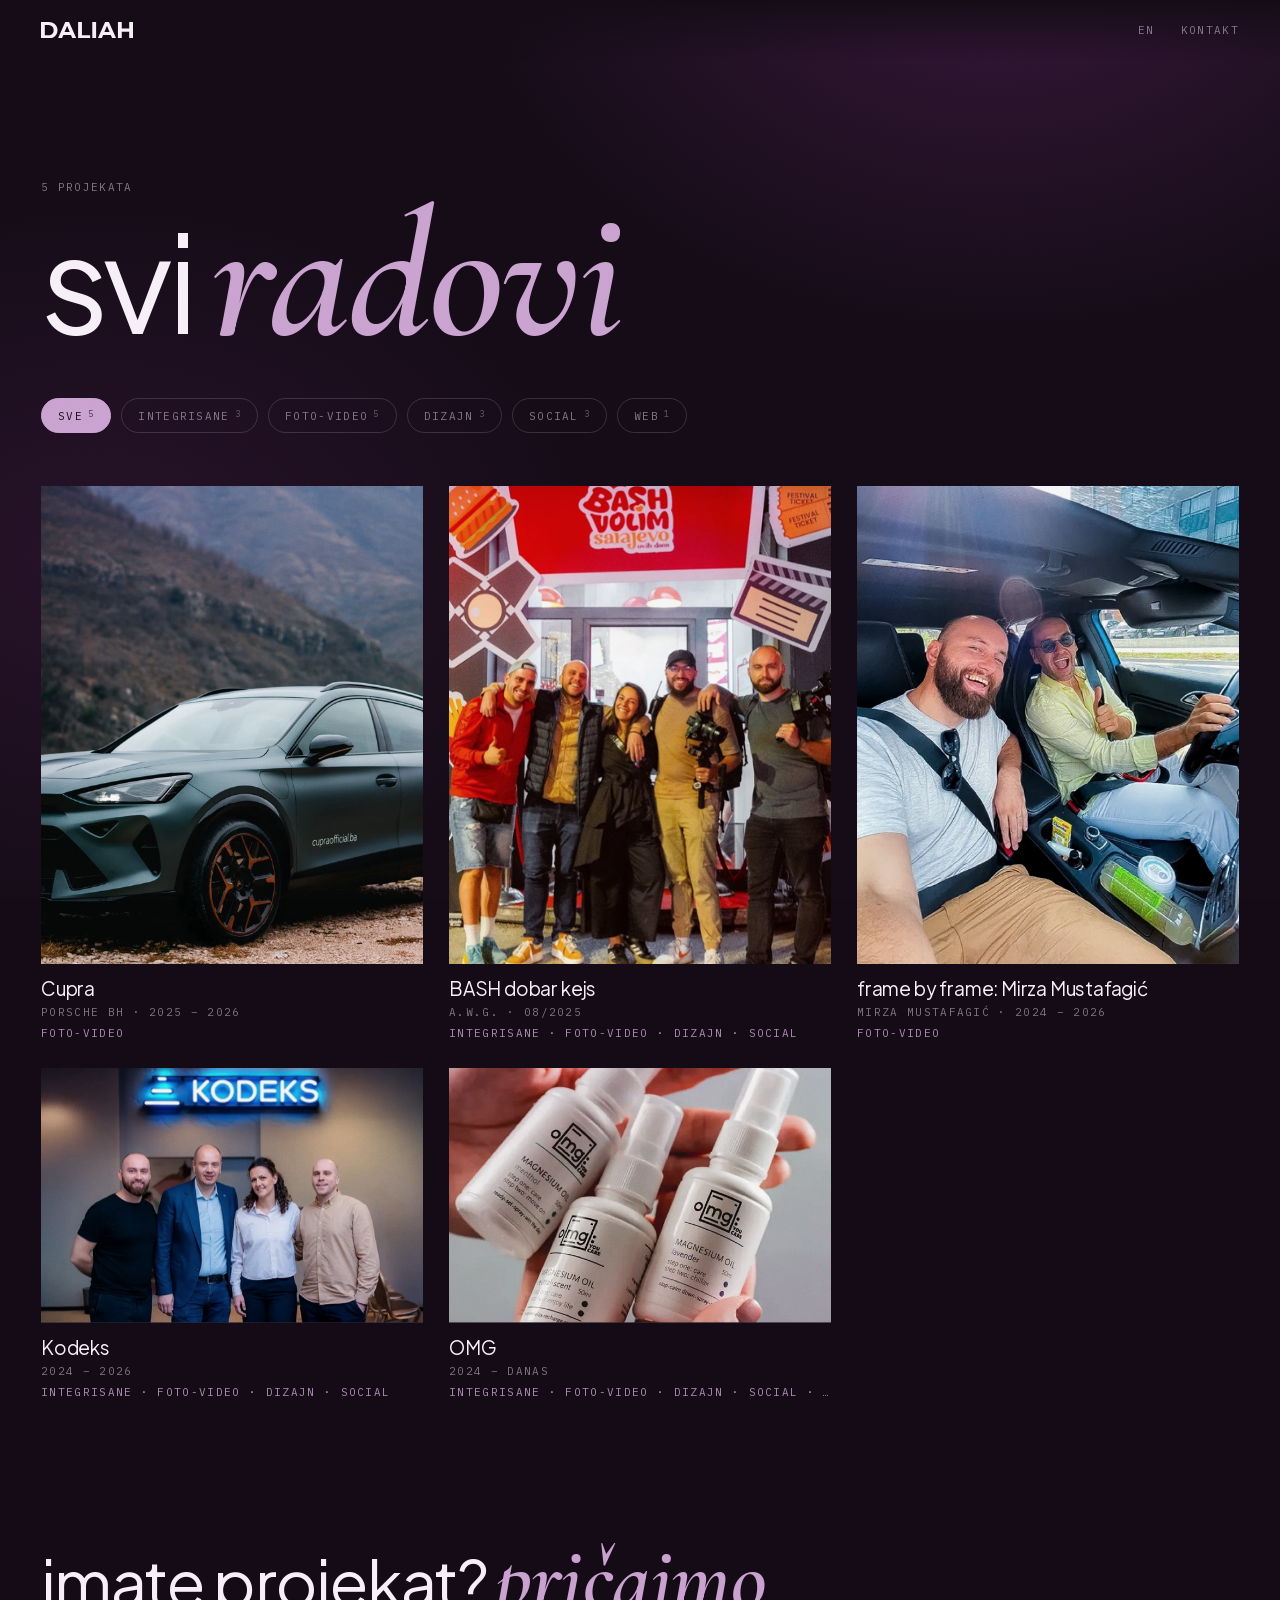
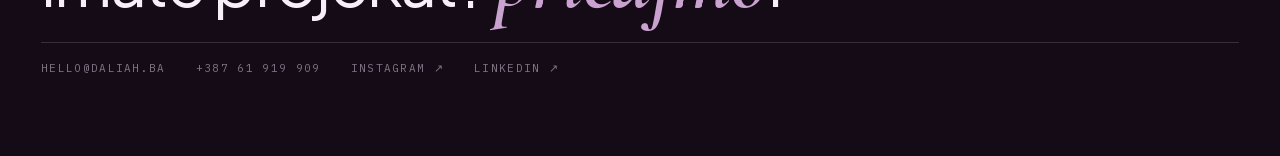
==== prototypes/void/radovi/index.html @ b95b1e51 "Radovi page with filters, real contact details, shared purple photo grade Co-Authored-By: Claude Son" ====
<!doctype html>
<html lang="bs">
<head>
<meta charset="utf-8">
<meta name="viewport" content="width=device-width, initial-scale=1">
<title>radovi: daliah</title>
<meta name="description" content="Odabrani radovi daliah agencije.">
<link rel="stylesheet" href="../fonts.css?v=7">
<link rel="stylesheet" href="radovi.css?v=1">
</head>
<body>
<header class="bar">
  <a class="brand" href="../" aria-label="daliah"><svg class="wordmark" viewBox="4.31 868.41 660.46 117.9" aria-hidden="true" focusable="false"><path fill="currentColor" d="M4.31,986.3v-117.89h53.55c12.8,0,24.08,2.45,33.85,7.33,9.77,4.88,17.4,11.73,22.9,20.54,5.5,8.81,8.25,19.16,8.25,31.07s-2.76,22.25-8.25,31.07c-5.5,8.81-13.13,15.66-22.9,20.54-9.77,4.88-21.05,7.32-33.85,7.32H4.31ZM31.76,964.07h24.76c7.86,0,14.68-1.49,20.46-4.46,5.78-2.98,10.27-7.24,13.47-12.8,3.2-5.56,4.8-12.04,4.8-19.45s-1.6-14.04-4.8-19.54c-3.2-5.5-7.69-9.73-13.47-12.71-5.78-2.98-12.6-4.47-20.46-4.47h-24.76v73.43Z"/><path fill="currentColor" d="M126.23,986.3l52.37-117.89h26.95l52.88,117.89h-28.63l-43.28-104.07h10.95l-43.28,104.07h-27.96ZM152.67,961.04l6.9-20.71h60.96l7.08,20.71h-74.94Z"/><path fill="currentColor" d="M270.72,986.3v-117.89h27.45v95.66h58.77v22.23h-86.22Z"/><path fill="currentColor" d="M372.43,986.3v-117.89h27.45v117.89h-27.45Z"/><path fill="currentColor" d="M412.17,986.3l52.37-117.89h26.94l52.88,117.89h-28.63l-43.28-104.07h10.95l-43.28,104.07h-27.95ZM438.61,961.04l6.91-20.71h60.96l7.07,20.71h-74.94Z"/><path fill="currentColor" d="M584.11,986.3h-27.45v-117.89h27.45v117.89ZM639.51,937.97h-57.59v-23.07h57.59v23.07ZM637.49,868.42h27.28v117.89h-27.28v-117.89Z"/></svg></a>
  <nav class="bar-right mono">
    <button type="button" id="lang" class="lang" aria-label="Language"></button>
    <a href="../#kontakt" id="nav-contact" class="link">kontakt</a>
  </nav>
</header>

<main>
  <section class="head">
    <p class="eyebrow mono" id="count"></p>
    <h1 class="title" id="title">svi <em>radovi</em></h1>
    <div class="filters" id="filters" role="group" aria-label="filter"></div>
  </section>
  <section class="grid" id="grid" aria-live="polite"></section>
</main>

<footer class="foot">
  <p class="foot-line" id="foot-line">imate projekat? <em>pričajmo</em>.</p>
  <div class="foot-links mono">
    <a class="link" href="mailto:hello@daliah.ba">hello@daliah.ba</a>
    <a class="link" href="tel:+38761919909">+387 61 919 909</a>
    <a class="link" href="https://www.instagram.com/daliah.agency/" rel="noopener">instagram ↗</a>
    <a class="link" href="https://www.linkedin.com/company/100072371/" rel="noopener">linkedin ↗</a>
  </div>
</footer>
<script src="radovi.js?v=1"></script>
</body>
</html>
---- prototypes/void/fonts.css ----
/* Self-hosted: Plus Jakarta Sans (text), Cormorant Garamond italic (highlight words), IBM Plex Mono (chrome). OFL. */
@font-face {
  font-family: 'Plus Jakarta Sans';
  font-style: normal;
  font-weight: 300 700;
  font-display: swap;
  src: url(fonts/plus-jakarta-sans-latin-ext.woff2) format('woff2');
  unicode-range: U+0100-02BA, U+02BD-02C5, U+02C7-02CC, U+02CE-02D7, U+02DD-02FF, U+0304, U+0308, U+0329, U+1D00-1DBF, U+1E00-1E9F, U+1EF2-1EFF, U+2020, U+20A0-20AB, U+20AD-20C4, U+2113, U+2C60-2C7F, U+A720-A7FF;
}
@font-face {
  font-family: 'Plus Jakarta Sans';
  font-style: normal;
  font-weight: 300 700;
  font-display: swap;
  src: url(fonts/plus-jakarta-sans-latin.woff2) format('woff2');
  unicode-range: U+0000-00FF, U+0131, U+0152-0153, U+02BB-02BC, U+02C6, U+02DA, U+02DC, U+0304, U+0308, U+0329, U+2000-206F, U+20AC, U+2122, U+2191, U+2193, U+2212, U+2215, U+FEFF, U+FFFD;
}
@font-face {
  font-family: 'Cormorant Garamond';
  font-style: italic;
  font-weight: 500 600;
  font-display: swap;
  src: url(fonts/cormorant-garamond-italic-latin-ext.woff2) format('woff2');
  unicode-range: U+0100-02BA, U+02BD-02C5, U+02C7-02CC, U+02CE-02D7, U+02DD-02FF, U+0304, U+0308, U+0329, U+1D00-1DBF, U+1E00-1E9F, U+1EF2-1EFF, U+2020, U+20A0-20AB, U+20AD-20C4, U+2113, U+2C60-2C7F, U+A720-A7FF;
}
@font-face {
  font-family: 'Cormorant Garamond';
  font-style: italic;
  font-weight: 500 600;
  font-display: swap;
  src: url(fonts/cormorant-garamond-italic-latin.woff2) format('woff2');
  unicode-range: U+0000-00FF, U+0131, U+0152-0153, U+02BB-02BC, U+02C6, U+02DA, U+02DC, U+0304, U+0308, U+0329, U+2000-206F, U+20AC, U+2122, U+2191, U+2193, U+2212, U+2215, U+FEFF, U+FFFD;
}
@font-face {
  font-family: 'IBM Plex Mono';
  font-style: normal;
  font-weight: 400;
  font-display: swap;
  src: url(fonts/ibm-plex-mono-normal-latin-ext-95db3d.woff2) format('woff2');
  unicode-range: U+0100-02BA, U+02BD-02C5, U+02C7-02CC, U+02CE-02D7, U+02DD-02FF, U+0304, U+0308, U+0329, U+1D00-1DBF, U+1E00-1E9F, U+1EF2-1EFF, U+2020, U+20A0-20AB, U+20AD-20C4, U+2113, U+2C60-2C7F, U+A720-A7FF;
}
@font-face {
  font-family: 'IBM Plex Mono';
  font-style: normal;
  font-weight: 400;
  font-display: swap;
  src: url(fonts/ibm-plex-mono-normal-latin-171e02.woff2) format('woff2');
  unicode-range: U+0000-00FF, U+0131, U+0152-0153, U+02BB-02BC, U+02C6, U+02DA, U+02DC, U+0304, U+0308, U+0329, U+2000-206F, U+20AC, U+2122, U+2191, U+2193, U+2212, U+2215, U+FEFF, U+FFFD;
}
---- prototypes/void/radovi/radovi.css ----
/* radovi: the full list of case studies. Same void, same type as the hook. */
:root {
  --void: #150b17; --ink: rgba(232, 222, 236, 0.9); --ink-strong: #f6eff8; --ink-dim: rgba(214, 198, 222, 0.56);
  --hair: rgba(214, 198, 222, 0.18); --hair-strong: rgba(214, 198, 222, 0.42); --lilac: #c9a2cf;
  --display: "Plus Jakarta Sans", system-ui, sans-serif; --accent: "Cormorant Garamond", Georgia, serif;
  --mono: "IBM Plex Mono", ui-monospace, monospace; --gutter: clamp(18px, 3.2vw, 44px);
}
* { box-sizing: border-box; }
html { background: var(--void); }
body {
  margin: 0; min-height: 100vh; color: var(--ink); font-family: var(--display); -webkit-font-smoothing: antialiased;
  background:
    radial-gradient(60vmax 45vmax at 78% -8%, rgba(100, 41, 105, 0.42), transparent 70%),
    radial-gradient(55vmax 40vmax at 8% 62%, rgba(100, 41, 105, 0.22), transparent 70%),
    var(--void);
  background-attachment: fixed;
}
body::before { /* grain, the same character as the hook */
  content: ""; position: fixed; inset: 0; z-index: 50; pointer-events: none; opacity: 0.09; mix-blend-mode: overlay;
  background-image: url("data:image/svg+xml;utf8,<svg xmlns='http://www.w3.org/2000/svg' width='220' height='220'><filter id='n'><feTurbulence type='fractalNoise' baseFrequency='.9' numOctaves='2' stitchTiles='stitch'/></filter><rect width='100%' height='100%' filter='url(%23n)'/></svg>");
}
a { color: inherit; }
.mono { font-family: var(--mono); font-size: 11px; letter-spacing: 0.12em; text-transform: uppercase; }
.link { text-decoration: none; color: var(--ink-dim); position: relative; transition: color .25s ease; }
.link:hover, .link:focus-visible { color: var(--ink-strong); }

.bar { position: fixed; z-index: 10; left: 0; right: 0; top: 0; display: flex; justify-content: space-between; align-items: center; padding: 22px var(--gutter);
  background: linear-gradient(var(--void), transparent); }
.brand { display: block; width: 92px; color: var(--ink-strong); }
.brand svg { display: block; width: 100%; height: auto; }
.bar-right { display: flex; gap: 26px; align-items: center; }
.lang { appearance: none; background: none; border: 0; padding: 0; cursor: pointer; color: var(--ink-dim); font: inherit; letter-spacing: inherit; text-transform: inherit; }
.lang:hover, .lang:focus-visible { color: var(--ink-strong); }

main { padding: 0 var(--gutter); max-width: 1680px; margin: 0 auto; }
.head { padding: clamp(120px, 20vh, 220px) 0 clamp(26px, 5vh, 54px); }
.eyebrow { margin: 0 0 18px; color: var(--ink-dim); }
.title { margin: 0; font-weight: 400; letter-spacing: -0.035em; line-height: 0.95; font-size: clamp(54px, 10.5vw, 176px); color: var(--ink-strong); }
.title em { font-family: var(--accent); font-style: italic; font-weight: 600; font-size: 1.37em; line-height: 0.7; letter-spacing: -0.01em; color: var(--lilac); }

.filters { display: flex; flex-wrap: wrap; gap: 10px; margin-top: clamp(28px, 6vh, 56px); }
.chip { appearance: none; cursor: pointer; font: inherit; font-family: var(--mono); font-size: 11px; letter-spacing: 0.12em; text-transform: uppercase;
  color: var(--ink-dim); background: none; border: 1px solid var(--hair); border-radius: 999px; padding: 9px 16px; transition: color .25s, border-color .25s, background .25s; }
.chip:hover, .chip:focus-visible { color: var(--ink-strong); border-color: var(--hair-strong); }
.chip[aria-pressed="true"] { color: var(--void); background: var(--lilac); border-color: var(--lilac); }
.chip sup { font-size: 9px; margin-left: 5px; opacity: .7; vertical-align: 0.35em; }

.grid { position: relative; margin-top: 8px; }
.tile { position: absolute; left: 0; top: 0; display: block; text-decoration: none; color: inherit; will-change: transform, opacity;
  transition: transform .8s cubic-bezier(.2, .8, .2, 1), opacity .5s ease; }
.grid.init .tile { transition: none; }
.tile.is-hidden { opacity: 0; pointer-events: none; }
.thumb { position: relative; overflow: hidden; display: block; width: 100%; background: #1d1220; outline: 1px solid var(--hair); outline-offset: -1px; }
.thumb img { display: block; width: 100%; height: 100%; object-fit: cover; filter: saturate(.86) contrast(1.03) brightness(.97); transform: scale(1.001);
  transition: filter .6s ease, transform 1.1s cubic-bezier(.2, .8, .2, 1); }
/* the grade: a purple wash in the shadows and a little grain, so every photo sits in the same fog */
.thumb::after { content: ""; position: absolute; inset: 0; pointer-events: none; transition: opacity .6s ease;
  background: linear-gradient(160deg, rgba(100, 41, 105, .55), rgba(21, 11, 23, .15) 55%, rgba(100, 41, 105, .38)); mix-blend-mode: soft-light; }
.thumb::before { content: ""; position: absolute; inset: 0; z-index: 1; pointer-events: none; opacity: .14; mix-blend-mode: overlay; transition: opacity .6s ease;
  background-image: url("data:image/svg+xml;utf8,<svg xmlns='http://www.w3.org/2000/svg' width='160' height='160'><filter id='n'><feTurbulence type='fractalNoise' baseFrequency='1.1' numOctaves='2' stitchTiles='stitch'/></filter><rect width='100%' height='100%' filter='url(%23n)'/></svg>"); }
.tile:hover .thumb img, .tile:focus-visible .thumb img { filter: none; transform: scale(1.035); }
.tile:hover .thumb::after, .tile:focus-visible .thumb::after, .tile:hover .thumb::before, .tile:focus-visible .thumb::before { opacity: 0; }
.tile:focus-visible { outline: 1px solid var(--lilac); outline-offset: 6px; }
.meta { display: block; height: 78px; padding-top: 12px; overflow: hidden; }
.name { display: block; font-size: 19px; letter-spacing: -0.01em; color: var(--ink-strong); white-space: nowrap; overflow: hidden; text-overflow: ellipsis; }
.sub { display: block; margin-top: 5px; color: var(--ink-dim); white-space: nowrap; overflow: hidden; text-overflow: ellipsis; }
.tags { display: block; margin-top: 7px; color: var(--lilac); opacity: .85; white-space: nowrap; overflow: hidden; text-overflow: ellipsis; }

.foot { max-width: 1680px; margin: clamp(80px, 16vh, 180px) auto 0; padding: 0 var(--gutter) 9vh; }
.foot-line { margin: 0 0 28px; font-size: clamp(32px, 5vw, 80px); letter-spacing: -0.03em; line-height: 1.02; color: var(--ink-strong); }
.foot-line em { font-family: var(--accent); font-style: italic; font-weight: 600; font-size: 1.37em; line-height: .8; color: var(--lilac); letter-spacing: -0.01em; }
.foot-links { display: flex; flex-wrap: wrap; gap: 12px 30px; padding-top: 18px; border-top: 1px solid var(--hair); }

@media (prefers-reduced-motion: reduce) { .tile, .thumb img, .thumb::after, .thumb::before { transition: none; } }
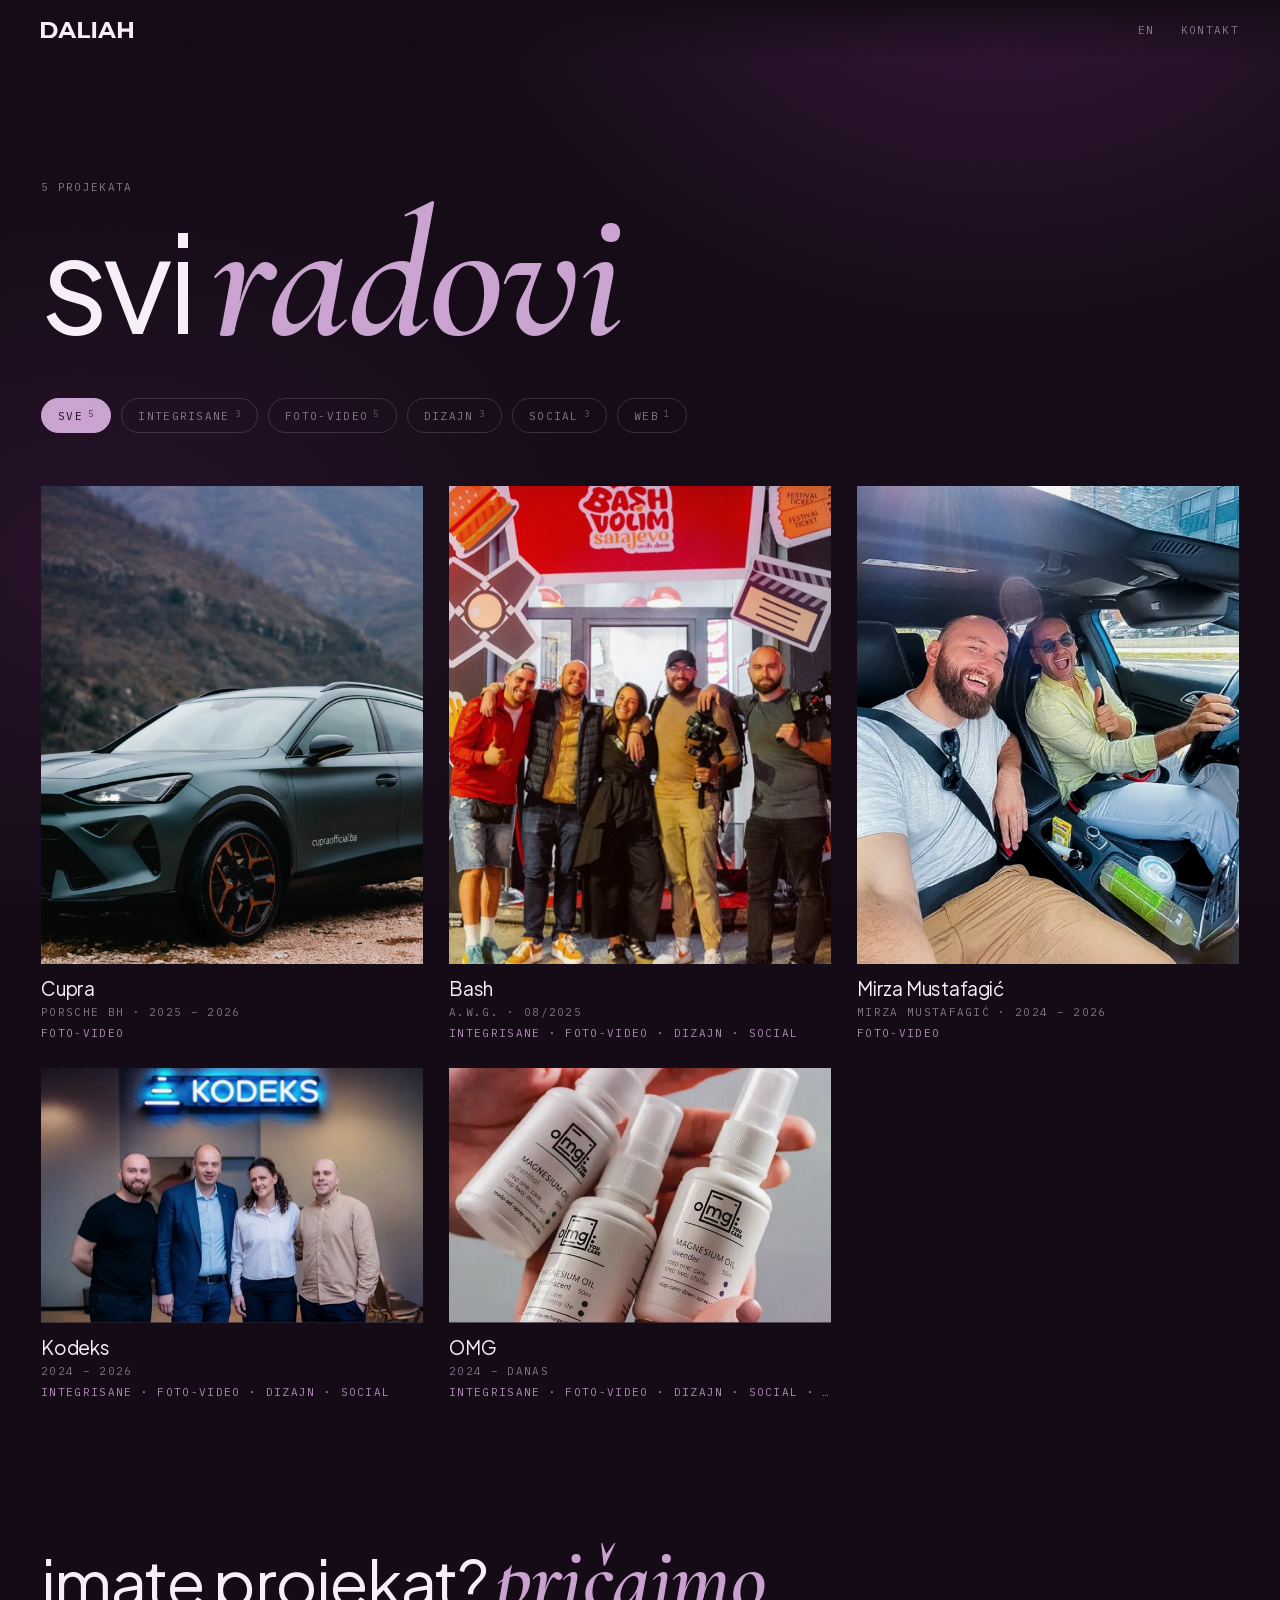
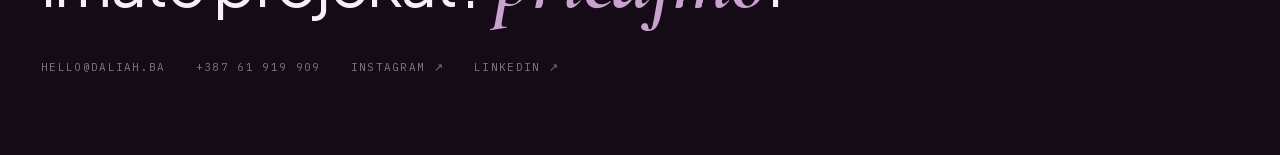
==== commit bbabdfb3: "Frames sit inside or outside the photo per side; drop inner outlines; language switch returns to top" ====
--- a/prototypes/void/radovi/index.html
+++ b/prototypes/void/radovi/index.html
@@ -35,6 +35,6 @@
     <a class="link" href="https://www.linkedin.com/company/100072371/" rel="noopener">linkedin ↗</a>
   </div>
 </footer>
-<script src="radovi.js?v=1"></script>
+<script src="radovi.js?v=2"></script>
 </body>
 </html>
--- a/prototypes/void/radovi/radovi.css
+++ b/prototypes/void/radovi/radovi.css
@@ -69,6 +69,6 @@
 .foot { max-width: 1680px; margin: clamp(80px, 16vh, 180px) auto 0; padding: 0 var(--gutter) 9vh; }
 .foot-line { margin: 0 0 28px; font-size: clamp(32px, 5vw, 80px); letter-spacing: -0.03em; line-height: 1.02; color: var(--ink-strong); }
 .foot-line em { font-family: var(--accent); font-style: italic; font-weight: 600; font-size: 1.37em; line-height: .8; color: var(--lilac); letter-spacing: -0.01em; }
-.foot-links { display: flex; flex-wrap: wrap; gap: 12px 30px; padding-top: 18px; border-top: 1px solid var(--hair); }
+.foot-links { display: flex; flex-wrap: wrap; gap: 12px 30px; padding-top: 18px; }
 
 @media (prefers-reduced-motion: reduce) { .tile, .thumb img, .thumb::after, .thumb::before { transition: none; } }
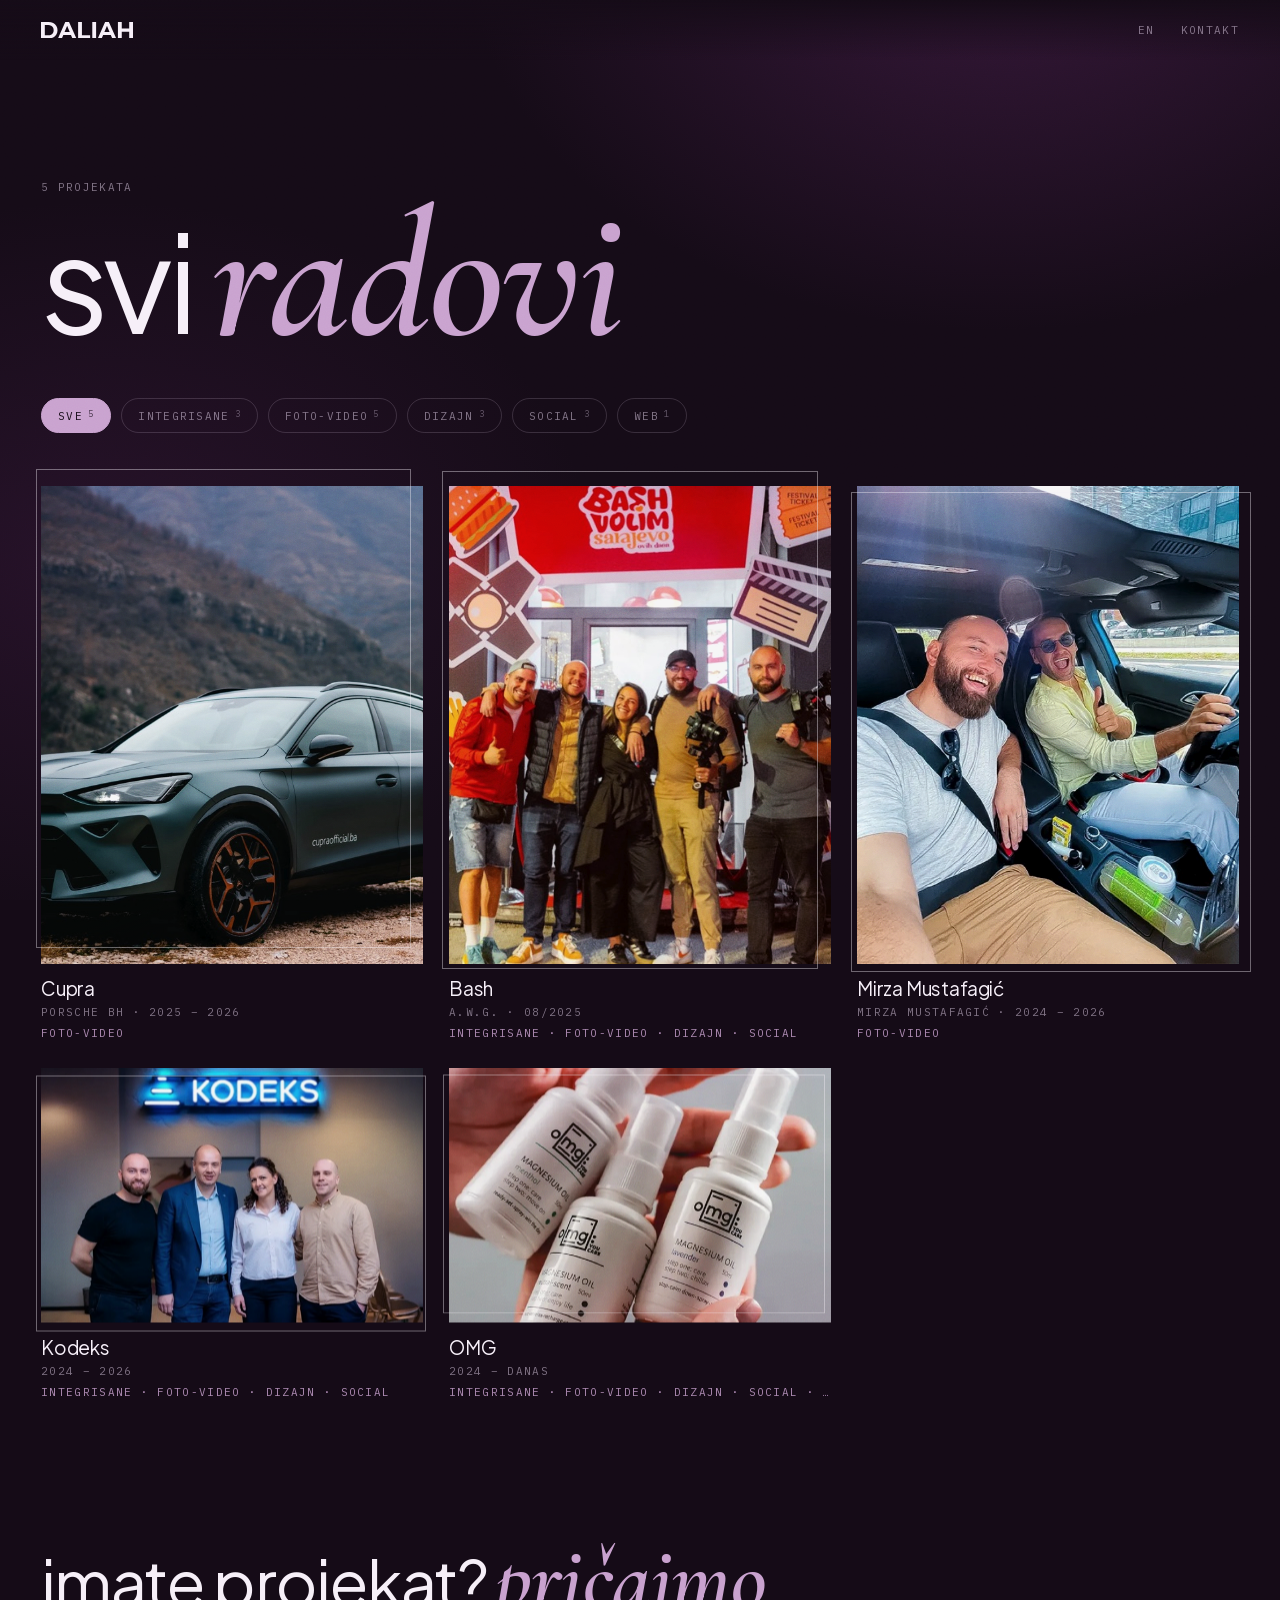
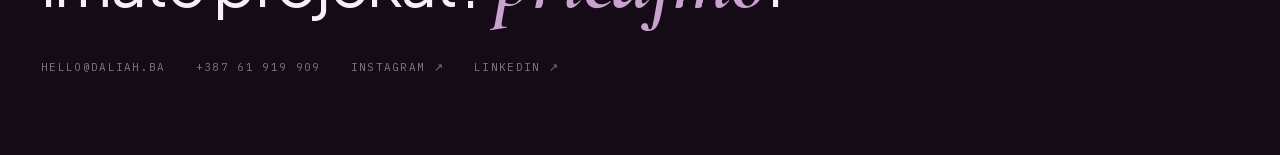
==== commit 4ffcdd9b: "Add case study pages with five hero types; frames and cursor tilt on radovi tiles Pages are generate" ====
--- a/prototypes/void/radovi/index.html
+++ b/prototypes/void/radovi/index.html
@@ -4,9 +4,23 @@
 <meta charset="utf-8">
 <meta name="viewport" content="width=device-width, initial-scale=1">
 <title>radovi: daliah</title>
-<meta name="description" content="Odabrani radovi daliah agencije.">
+<meta name="description" content="Odabrani radovi daliah agencije: brending, foto i video, dizajn, društvene mreže i web.">
+<meta name="robots" content="noindex, nofollow"><!-- prototype on v2: switch to index,follow at launch -->
+<meta name="theme-color" content="#06050a">
+<meta name="color-scheme" content="dark">
+<link rel="icon" href="/media/daliah-logo.svg" type="image/svg+xml">
+<link rel="canonical" href="https://v2.daliah.ba/radovi/">
+<meta property="og:type" content="website">
+<meta property="og:site_name" content="daliah">
+<meta property="og:locale" content="bs_BA">
+<meta property="og:title" content="radovi: daliah">
+<meta property="og:description" content="Odabrani radovi daliah agencije: brending, foto i video, dizajn, društvene mreže i web.">
+<meta property="og:url" content="https://v2.daliah.ba/radovi/">
+<meta name="twitter:card" content="summary">
+<link rel="preload" href="/fonts/plus-jakarta-sans-latin.woff2" as="font" type="font/woff2" crossorigin>
 <link rel="stylesheet" href="../fonts.css?v=7">
-<link rel="stylesheet" href="radovi.css?v=1">
+<link rel="stylesheet" href="radovi.css?v=2">
+<script type="application/ld+json">{"@context":"https://schema.org","@type":"Organization","name":"daliah","url":"https://daliah.ba/","telephone":"+38761919909","address":{"@type":"PostalAddress","addressLocality":"Sarajevo","addressCountry":"BA"},"sameAs":["https://www.instagram.com/daliah.agency/","https://www.linkedin.com/company/100072371/"]}</script>
 </head>
 <body>
 <header class="bar">
@@ -35,6 +49,6 @@
     <a class="link" href="https://www.linkedin.com/company/100072371/" rel="noopener">linkedin ↗</a>
   </div>
 </footer>
-<script src="radovi.js?v=2"></script>
+<script src="radovi.js?v=4"></script>
 </body>
 </html>
--- a/prototypes/void/radovi/radovi.css
+++ b/prototypes/void/radovi/radovi.css
@@ -50,7 +50,11 @@
   transition: transform .8s cubic-bezier(.2, .8, .2, 1), opacity .5s ease; }
 .grid.init .tile { transition: none; }
 .tile.is-hidden { opacity: 0; pointer-events: none; }
-.thumb { position: relative; overflow: hidden; display: block; width: 100%; background: #1d1220; outline: 1px solid var(--hair); outline-offset: -1px; }
+.tw { position: relative; display: block; width: 100%; transform-style: preserve-3d; will-change: transform; }
+.thumb { position: relative; overflow: hidden; display: block; width: 100%; height: 100%; background: #1d1220; }
+/* ghost frame, as on the hook: a faint outline a little inside or outside the photo */
+.fr { position: absolute; z-index: 2; pointer-events: none; border: 1px solid rgba(246, 239, 248, .4); transition: border-color .5s ease; }
+.tile:hover .fr, .tile:focus-visible .fr { border-color: rgba(246, 239, 248, .75); }
 .thumb img { display: block; width: 100%; height: 100%; object-fit: cover; filter: saturate(.86) contrast(1.03) brightness(.97); transform: scale(1.001);
   transition: filter .6s ease, transform 1.1s cubic-bezier(.2, .8, .2, 1); }
 /* the grade: a purple wash in the shadows and a little grain, so every photo sits in the same fog */
